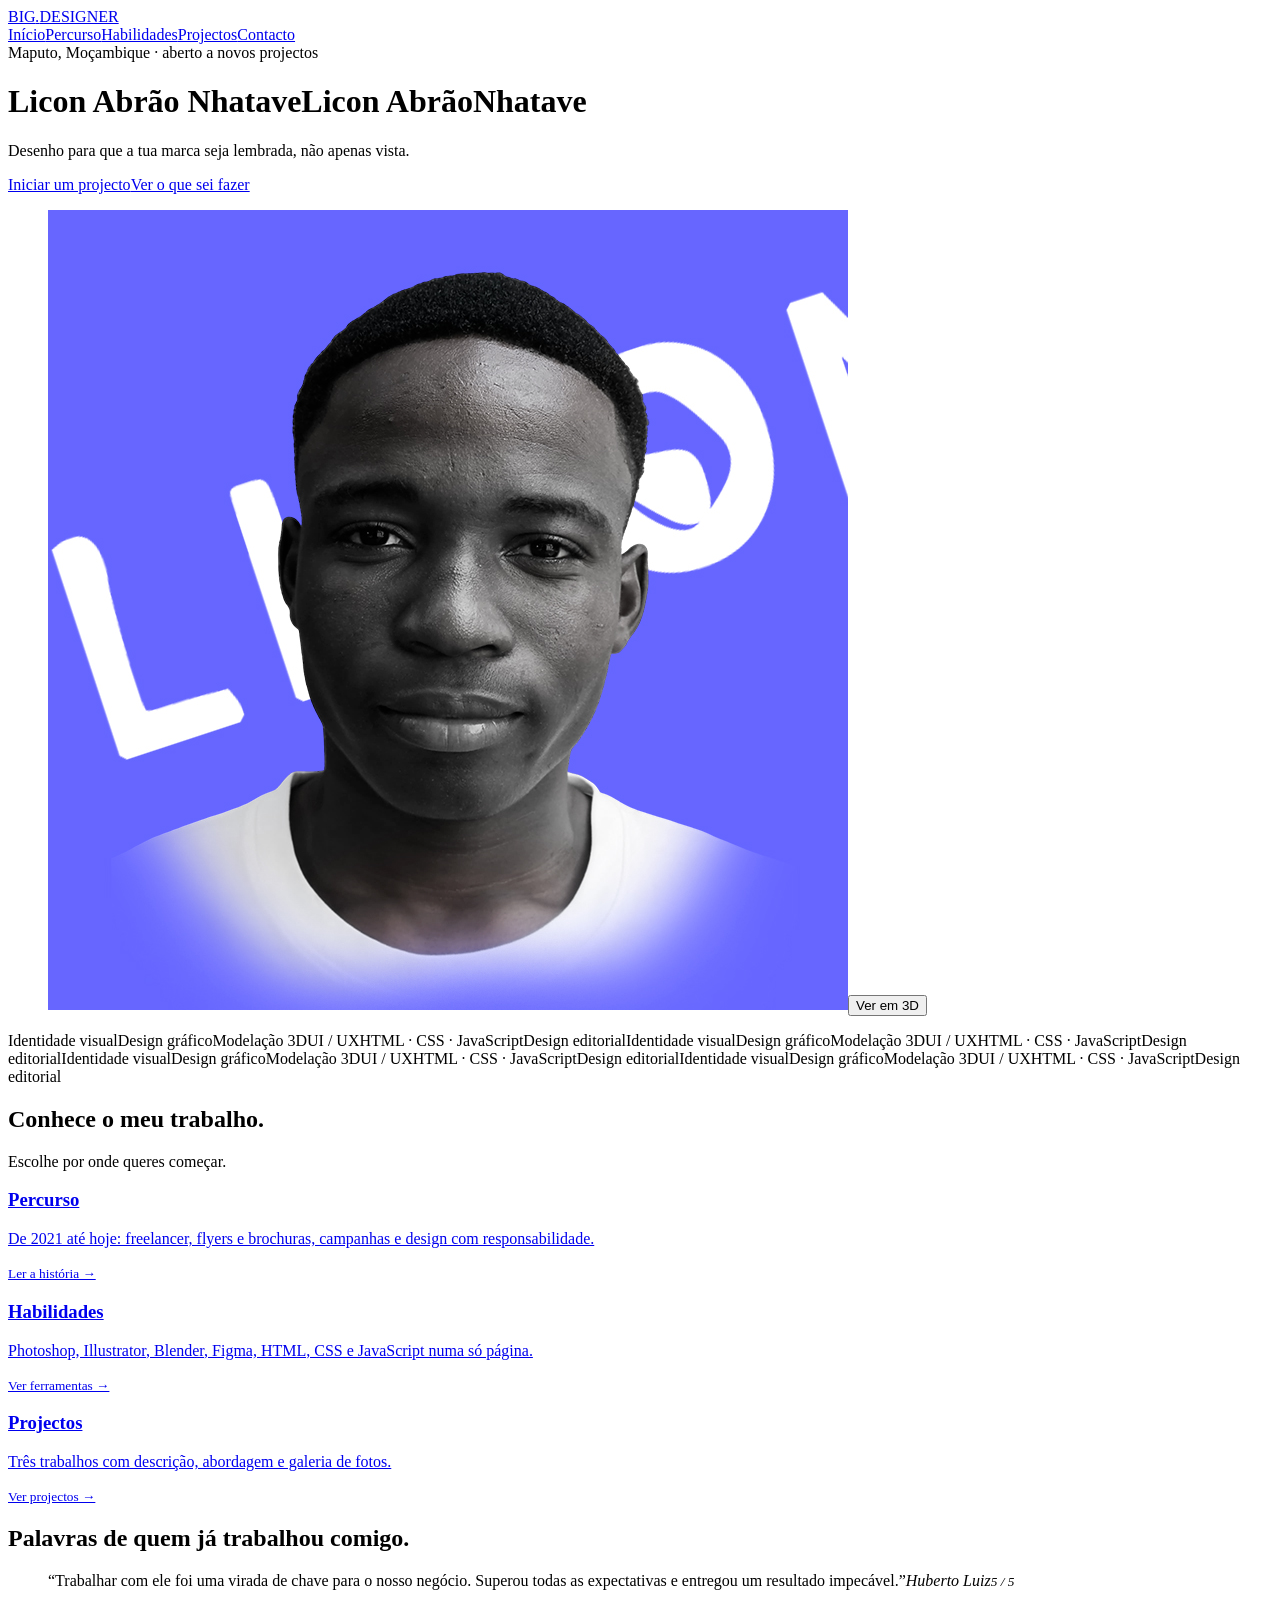
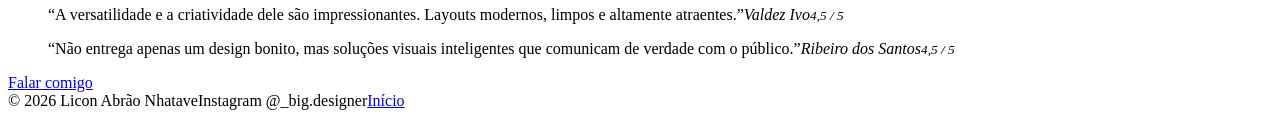
==== big-designer-organizado/big-designer/index.html @ 7af93fd3 "Add files via upload" ====
<!DOCTYPE html>
<html lang="pt">

<head>
    <meta charset="utf-8">
    <meta name="viewport" content="width=device-width, initial-scale=1">
    <title>Início · Big Designer</title>
    <meta name="description"
        content="Licon Abrão Nhatave, designer de mídia em Maputo. Identidade visual, design editorial, 3D e web.">
    <link rel="preconnect" href="https://fonts.googleapis.com">
    <link rel="preconnect" href="https://fonts.gstatic.com" crossorigin>
    <link
        href="https://fonts.googleapis.com/css2?family=DM+Sans:wght@400;500;700&family=Space+Mono:wght@400;700&family=Syne:wght@600;800&display=swap"
        rel="stylesheet">
    <!-- CSS: liga esta página ao ficheiro de estilos -->
    <link rel="stylesheet" href="C:\Users\USER\Videos\Downloads\big-designer-organizado\big-designer\css\index.css">
    <!-- Ícone que aparece no separador do navegador -->
    <link rel="icon" href="images/favicon.png" type="image/png">
</head>

<body data-page="inicio">
    <header>
        <div class="wrap"><a class="logo" href="index.html">BIG<i>.</i>DESIGNER</a>
            <nav><a data-p="inicio" href="index.html">Início</a><a data-p="sobre" href="pages/sobre.html">Percurso</a><a
                    data-p="habilidades" href="pages/habilidades.html">Habilidades</a><a data-p="projetos"
                    href="pages/projetos.html">Projectos</a><a data-p="contacto" href="pages/contacto.html">Contacto</a>
            </nav>
        </div>
    </header>
    <main>
        <div class="wrap hero">
            <div>
                <div class="hello"><span class="dot"></span>Maputo, Moçambique · aberto a novos projectos</div>
                <h1 data-name>Licon Abrão Nhatave</h1>
                <p class="lead">Desenho para que a tua marca seja lembrada, não apenas vista.</p>
                <div class="btns"><a class="btn p" href="pages/contacto.html">Iniciar um projecto</a><a class="btn g"
                        href="pages/habilidades.html">Ver o que sei fazer</a></div>
            </div>
            <figure class="figure" id="fig"><img src="images/licon-hero.jpg" alt="Licon Abrão Nhatave"><button id="v3d"
                    type="button" data-model="models/hero.glb">Ver em 3D</button></figure>
        </div>
        <div class="ticker" aria-hidden="true">
            <div class="tk" id="tk"></div>
        </div>
        <section>
            <div class="wrap">
                <h2>Conhece o meu trabalho.</h2>
                <p class="sub">Escolhe por onde queres começar.</p>
                <div class="cards">
                    <a class="card" href="pages/sobre.html">
                        <h3>Percurso</h3>
                        <p>De 2021 até hoje: freelancer, flyers e brochuras, campanhas e design com responsabilidade.
                        </p><small>Ler a história →</small>
                    </a>
                    <a class="card" href="pages/habilidades.html">
                        <h3>Habilidades</h3>
                        <p>Photoshop, Illustrator, Blender, Figma, HTML, CSS e JavaScript numa só página.</p><small>Ver
                            ferramentas →</small>
                    </a>
                    <a class="card" href="pages/projetos.html">
                        <h3>Projectos</h3>
                        <p>Três trabalhos com descrição, abordagem e galeria de fotos.</p><small>Ver projectos →</small>
                    </a>
                </div>
            </div>
        </section>
        <section class="alt">
            <div class="wrap">
                <h2>Palavras de quem já trabalhou comigo.</h2>
                <div class="rev">
                    <blockquote>“Trabalhar com ele foi uma virada de chave para o nosso negócio. Superou todas as
                        expectativas e entregou um resultado impecável.”<cite>Huberto Luiz<small>5 / 5</small></cite>
                    </blockquote>
                    <blockquote>“A versatilidade e a criatividade dele são impressionantes. Layouts modernos, limpos e
                        altamente atraentes.”<cite>Valdez Ivo<small>4,5 / 5</small></cite></blockquote>
                    <blockquote>“Não entrega apenas um design bonito, mas soluções visuais inteligentes que comunicam de
                        verdade com o público.”<cite>Ribeiro dos Santos<small>4,5 / 5</small></cite></blockquote>
                </div>
                <div class="btns"><a class="btn p" href="pages/contacto.html">Falar comigo</a></div>
            </div>
        </section>
    </main>
    <footer>
        <div class="wrap"><span>© <span id="y"></span> Licon Abrão Nhatave</span><span>Instagram @_big.designer</span><a
                href="index.html">Início</a></div>
    </footer>
    <!-- JavaScript: liga esta página ao ficheiro de comportamento -->
    <script src="js/index.js"></script>
</body>

</html>
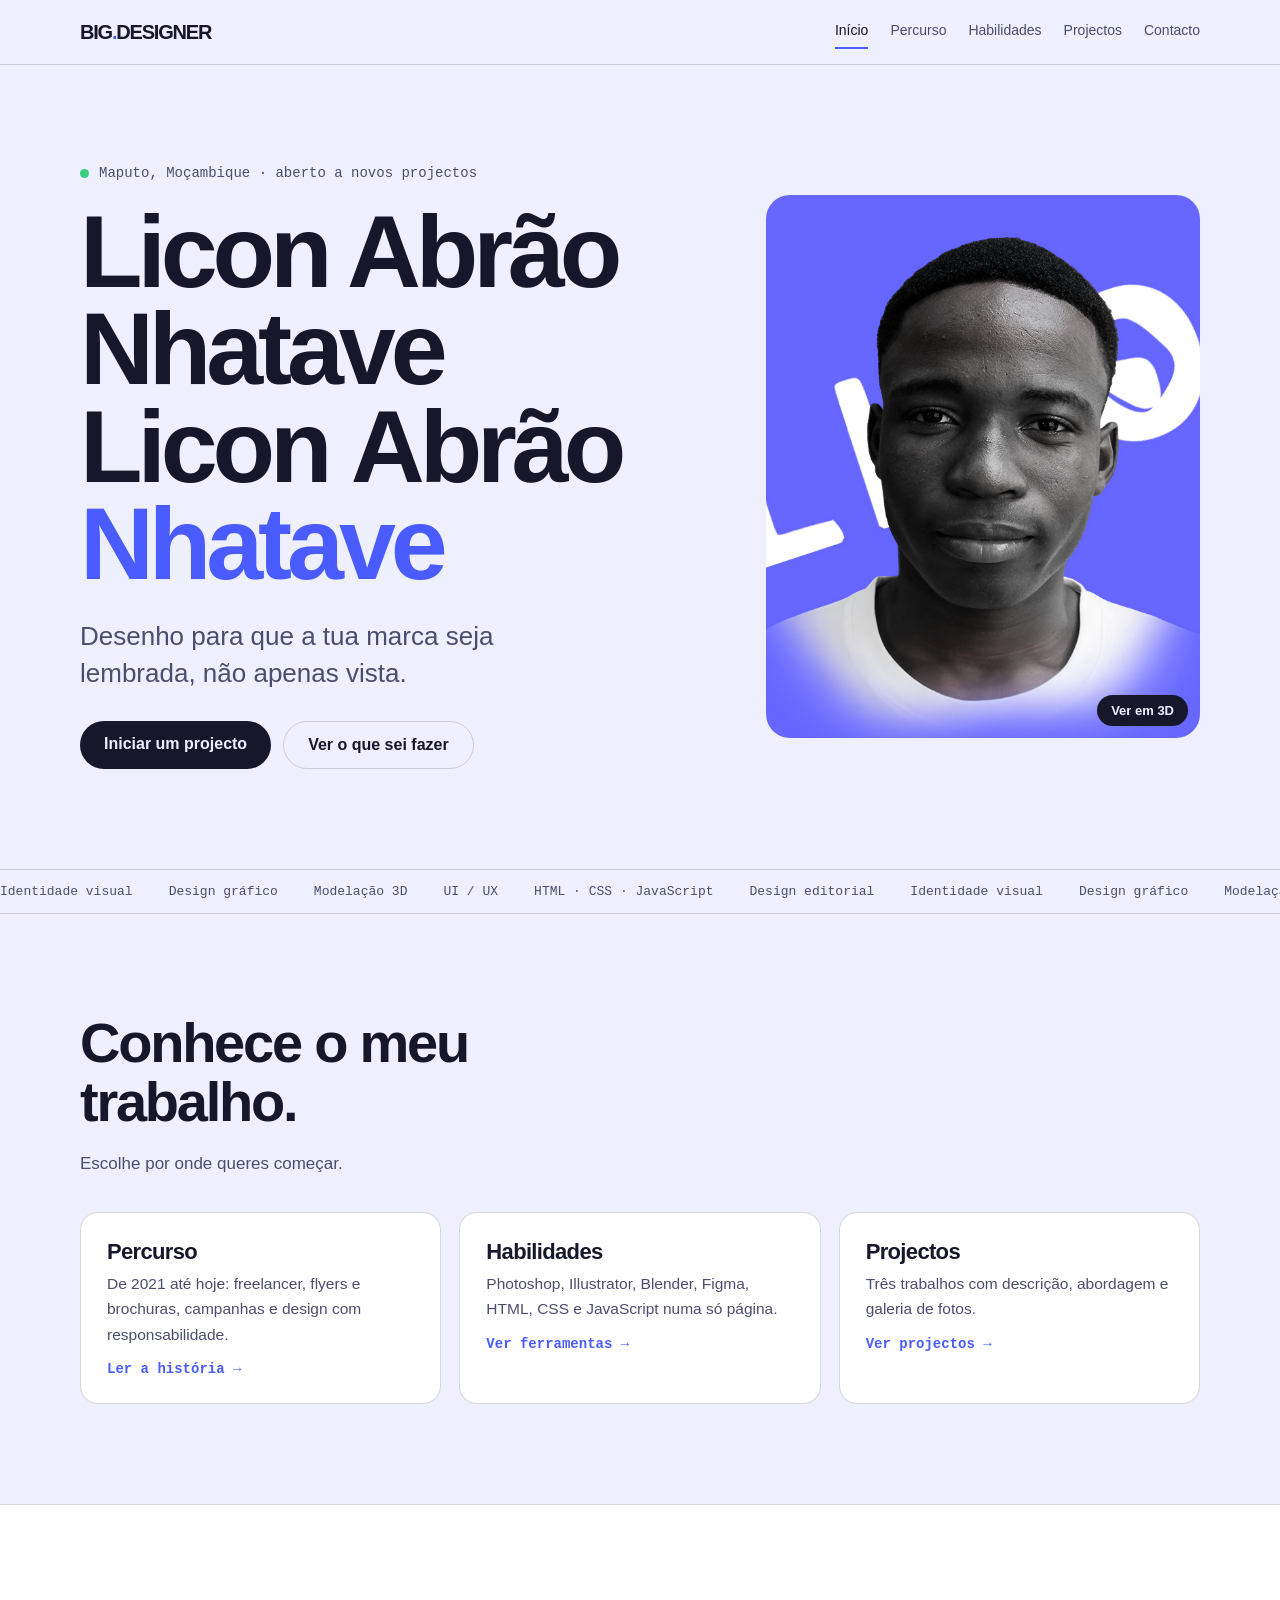
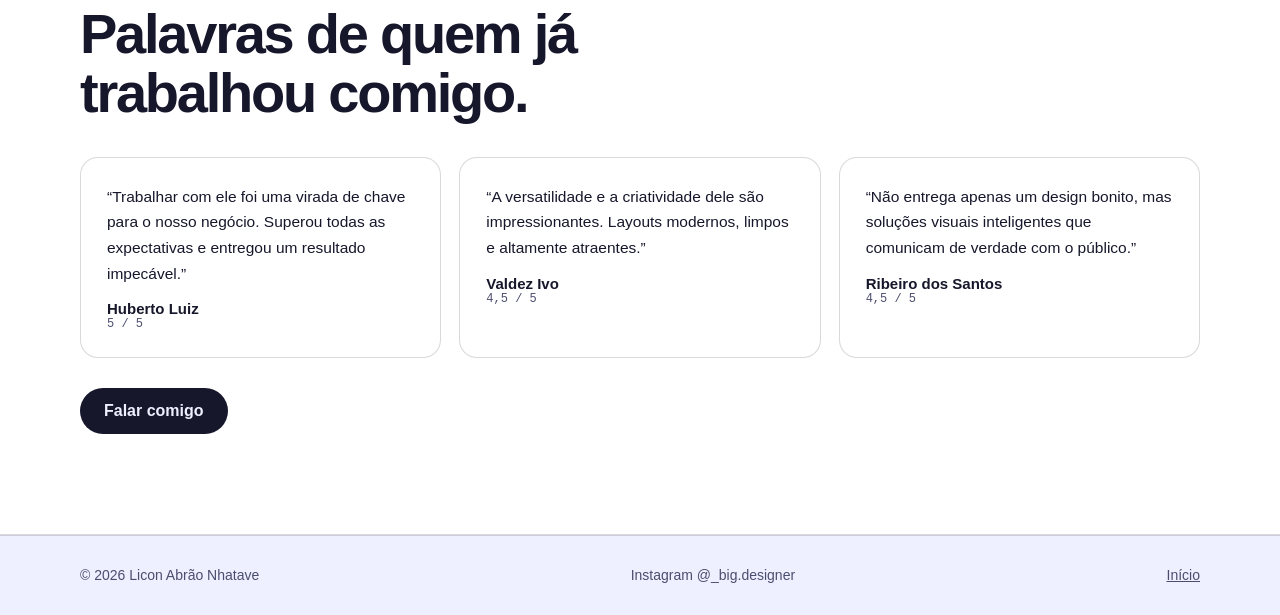
==== commit ed499896: "Update index.html" ====
--- a/big-designer-organizado/big-designer/index.html
+++ b/big-designer-organizado/big-designer/index.html
@@ -13,7 +13,7 @@
         href="https://fonts.googleapis.com/css2?family=DM+Sans:wght@400;500;700&family=Space+Mono:wght@400;700&family=Syne:wght@600;800&display=swap"
         rel="stylesheet">
     <!-- CSS: liga esta página ao ficheiro de estilos -->
-    <link rel="stylesheet" href="C:\Users\USER\Videos\Downloads\big-designer-organizado\big-designer\css\index.css">
+    <link rel="stylesheet" href="css\index.css">
     <!-- Ícone que aparece no separador do navegador -->
     <link rel="icon" href="images/favicon.png" type="image/png">
 </head>
@@ -88,4 +88,4 @@
     <script src="js/index.js"></script>
 </body>
 
-</html>+</html>
